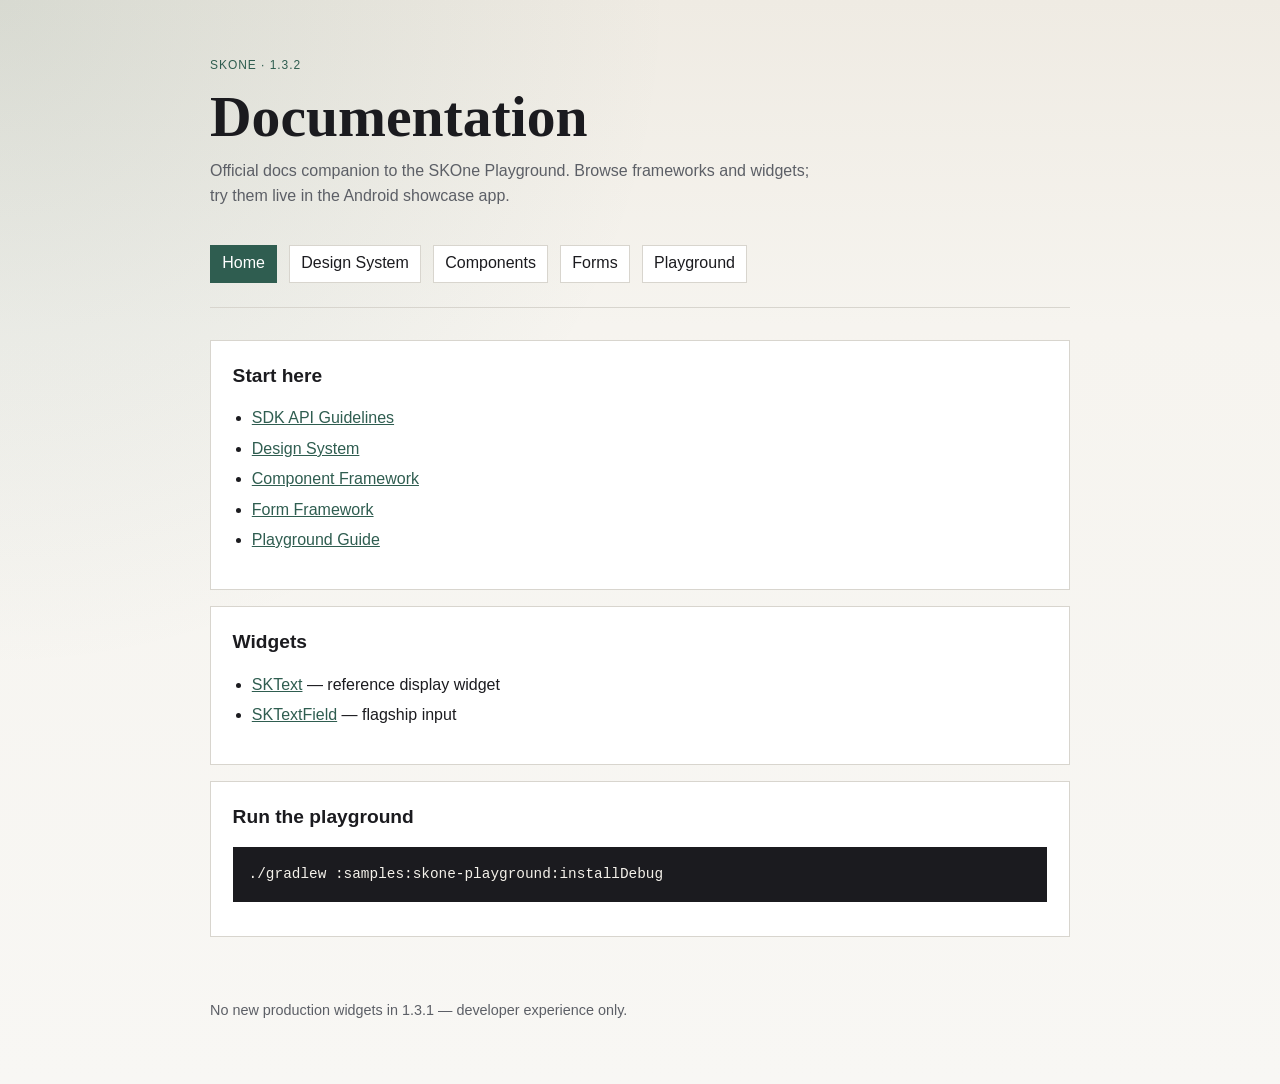
==== docs-site/index.html @ 43b7c6f4 "add ci/cd flow" ====
<!DOCTYPE html>
<html lang="en">
<head>
  <meta charset="utf-8" />
  <meta name="viewport" content="width=device-width, initial-scale=1" />
  <title>SKOne Docs</title>
  <link rel="stylesheet" href="assets/style.css" />
</head>
<body>
  <header class="hero">
    <p class="eyebrow">SKOne · 1.3.2</p>
    <h1>Documentation</h1>
    <p class="lede">Official docs companion to the SKOne Playground. Browse frameworks and widgets; try them live in the Android showcase app.</p>
  </header>
  <nav class="toc">
    <a href="index.html" aria-current="page">Home</a>
    <a href="design-system.html">Design System</a>
    <a href="components.html">Components</a>
    <a href="forms.html">Forms</a>
    <a href="playground.html">Playground</a>
  </nav>
  <main>
    <section>
      <h2>Start here</h2>
      <ul>
        <li><a href="../docs/SDK_API_GUIDELINES.md">SDK API Guidelines</a></li>
        <li><a href="../docs/DESIGN_SYSTEM.md">Design System</a></li>
        <li><a href="../docs/COMPONENT_FRAMEWORK.md">Component Framework</a></li>
        <li><a href="../docs/FORM_FRAMEWORK.md">Form Framework</a></li>
        <li><a href="../docs/PLAYGROUND.md">Playground Guide</a></li>
      </ul>
    </section>
    <section>
      <h2>Widgets</h2>
      <ul>
        <li><a href="../docs/WIDGETS_SKTEXT.md">SKText</a> — reference display widget</li>
        <li><a href="../docs/WIDGETS_SKTEXTFIELD.md">SKTextField</a> — flagship input</li>
      </ul>
    </section>
    <section>
      <h2>Run the playground</h2>
      <pre><code>./gradlew :samples:skone-playground:installDebug</code></pre>
    </section>
  </main>
  <footer>
    <p>No new production widgets in 1.3.1 — developer experience only.</p>
  </footer>
</body>
</html>
---- docs-site/assets/style.css ----
:root {
  --bg: #f6f4ef;
  --ink: #1b1b1f;
  --muted: #5c5f66;
  --accent: #2f5d50;
  --card: #ffffff;
  --line: #d8d5ce;
  --mono: "IBM Plex Mono", ui-monospace, monospace;
  --sans: "Source Sans 3", "Segoe UI", sans-serif;
  --display: "Fraunces", Georgia, serif;
}

* { box-sizing: border-box; }
body {
  margin: 0;
  font-family: var(--sans);
  color: var(--ink);
  background:
    radial-gradient(circle at top left, rgba(47, 93, 80, 0.12), transparent 40%),
    linear-gradient(180deg, #efebe3 0%, var(--bg) 30%, #f8f7f4 100%);
  line-height: 1.55;
}
.hero, main, footer, .toc {
  width: min(860px, calc(100% - 2rem));
  margin-inline: auto;
}
.hero { padding: 3.5rem 0 1.5rem; }
.eyebrow {
  letter-spacing: 0.08em;
  text-transform: uppercase;
  font-size: 0.75rem;
  color: var(--accent);
  margin: 0 0 0.75rem;
}
h1 {
  font-family: var(--display);
  font-weight: 560;
  font-size: clamp(2.4rem, 6vw, 3.6rem);
  line-height: 1.05;
  margin: 0 0 0.75rem;
}
.lede { max-width: 38rem; color: var(--muted); margin: 0; }
.toc {
  display: flex;
  flex-wrap: wrap;
  gap: 0.75rem;
  padding: 0.75rem 0 1.5rem;
  border-bottom: 1px solid var(--line);
  margin-bottom: 2rem;
}
.toc a {
  color: var(--ink);
  text-decoration: none;
  padding: 0.35rem 0.7rem;
  border: 1px solid var(--line);
  background: var(--card);
}
.toc a[aria-current="page"] {
  background: var(--accent);
  color: white;
  border-color: var(--accent);
}
section {
  background: var(--card);
  border: 1px solid var(--line);
  padding: 1.25rem 1.35rem;
  margin-bottom: 1rem;
}
h2 { margin-top: 0; font-size: 1.2rem; }
a { color: var(--accent); }
pre {
  background: #1b1b1f;
  color: #f4f1ea;
  padding: 1rem;
  overflow: auto;
  font-family: var(--mono);
  font-size: 0.9rem;
}
footer {
  padding: 2rem 0 3rem;
  color: var(--muted);
  font-size: 0.9rem;
}
ul { padding-left: 1.2rem; }
li { margin: 0.35rem 0; }
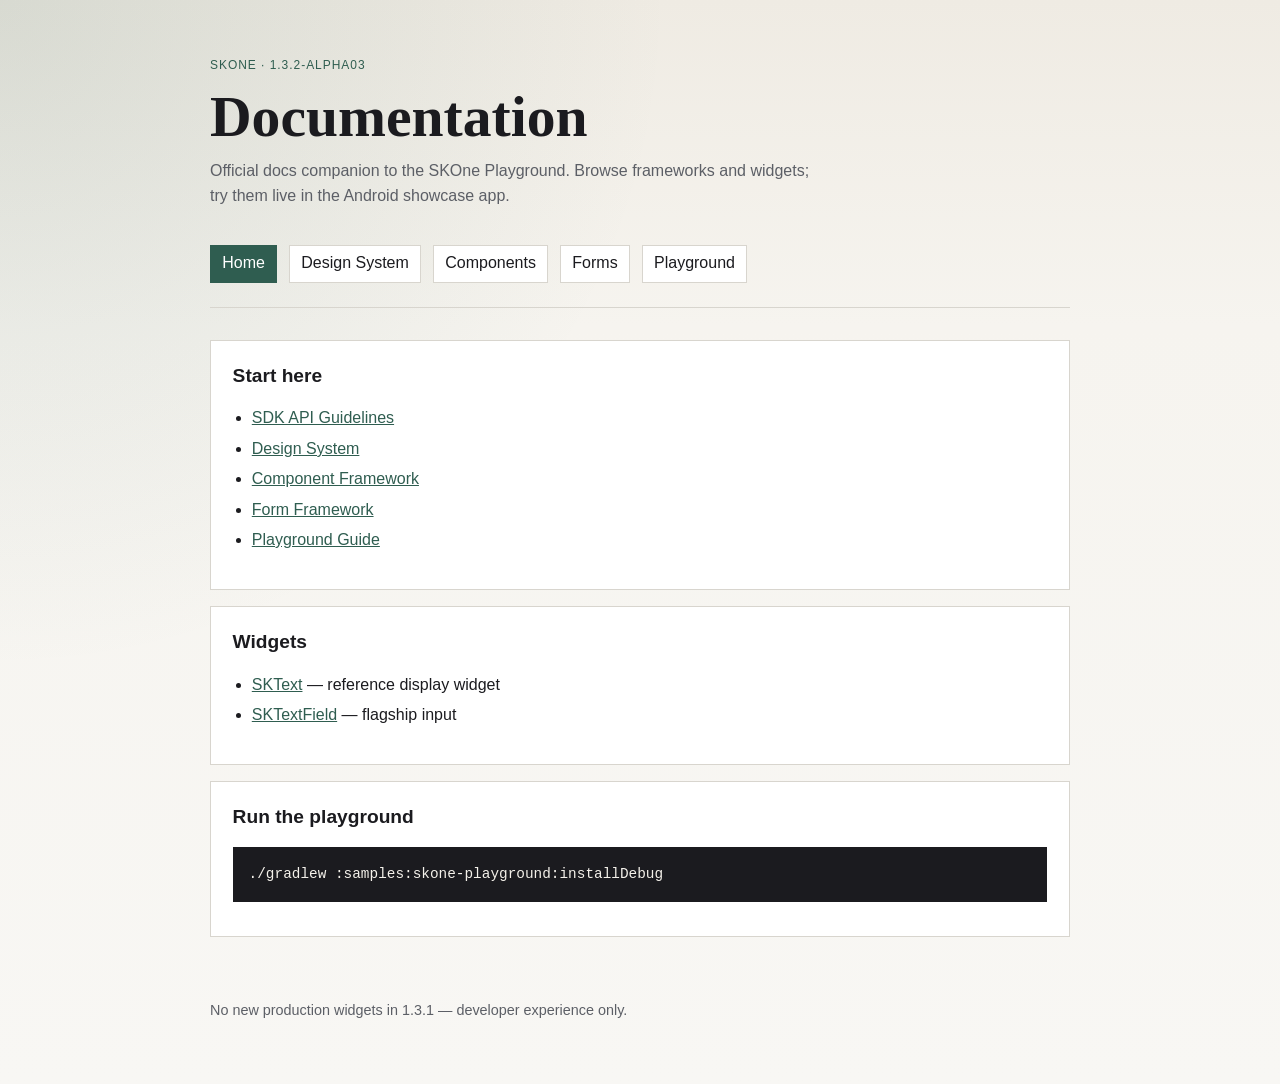
==== commit 4105699d: "release: prepare SKOne 1.3.2-alpha03" ====
--- a/docs-site/index.html
+++ b/docs-site/index.html
@@ -8,7 +8,7 @@
 </head>
 <body>
   <header class="hero">
-    <p class="eyebrow">SKOne · 1.3.2</p>
+    <p class="eyebrow">SKOne · 1.3.2-alpha03</p>
     <h1>Documentation</h1>
     <p class="lede">Official docs companion to the SKOne Playground. Browse frameworks and widgets; try them live in the Android showcase app.</p>
   </header>
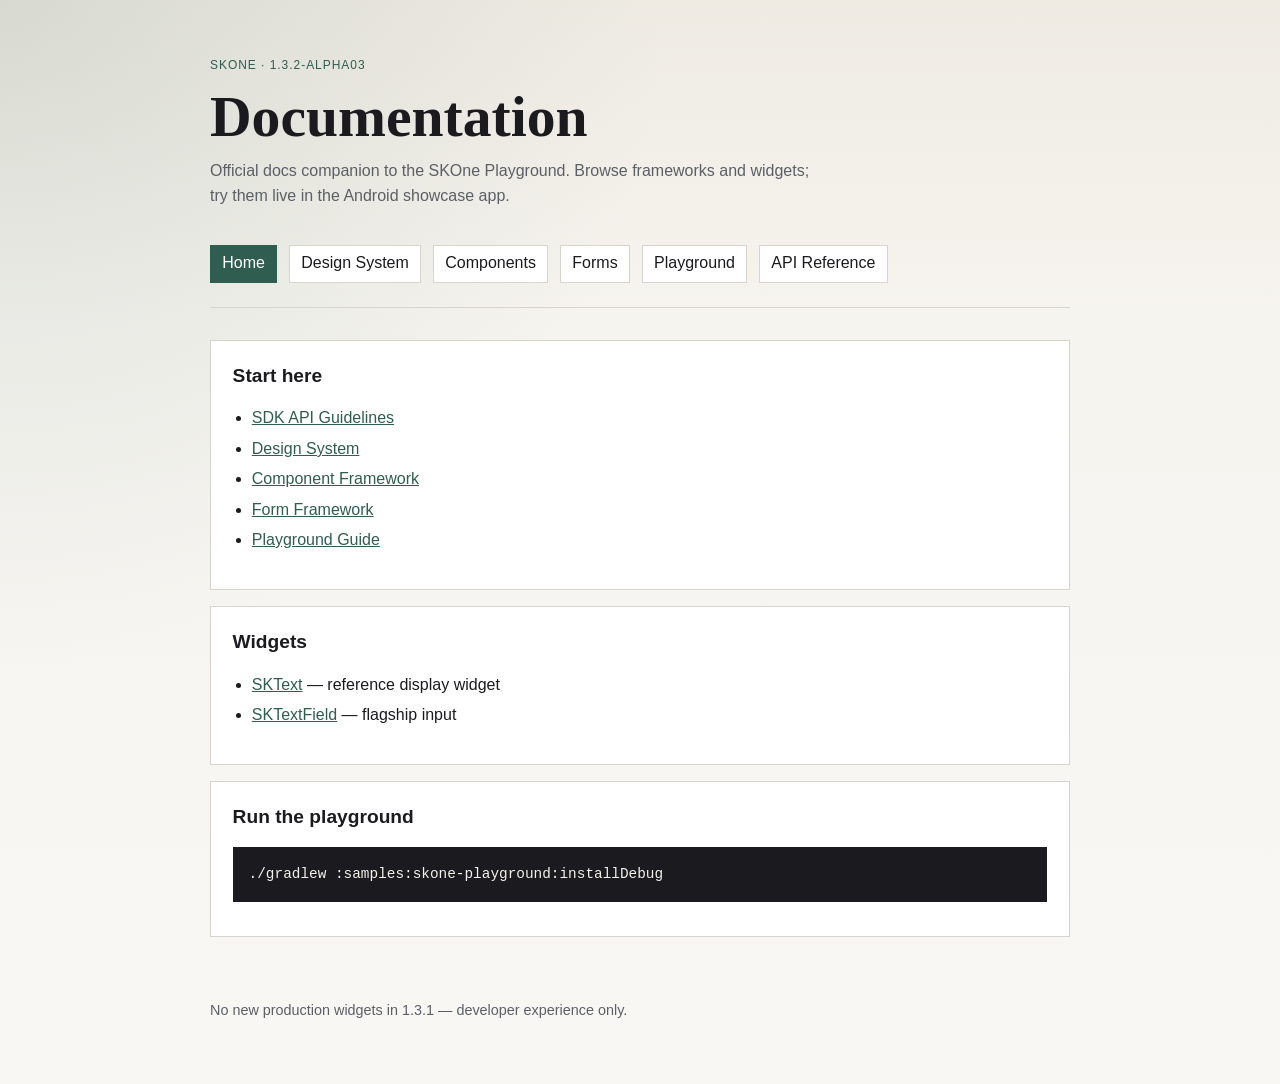
==== commit 3027779d: "docs: add hosted Dokka API reference" ====
--- a/docs-site/index.html
+++ b/docs-site/index.html
@@ -18,6 +18,7 @@
     <a href="components.html">Components</a>
     <a href="forms.html">Forms</a>
     <a href="playground.html">Playground</a>
+    <a href="api/index.html">API Reference</a>
   </nav>
   <main>
     <section>
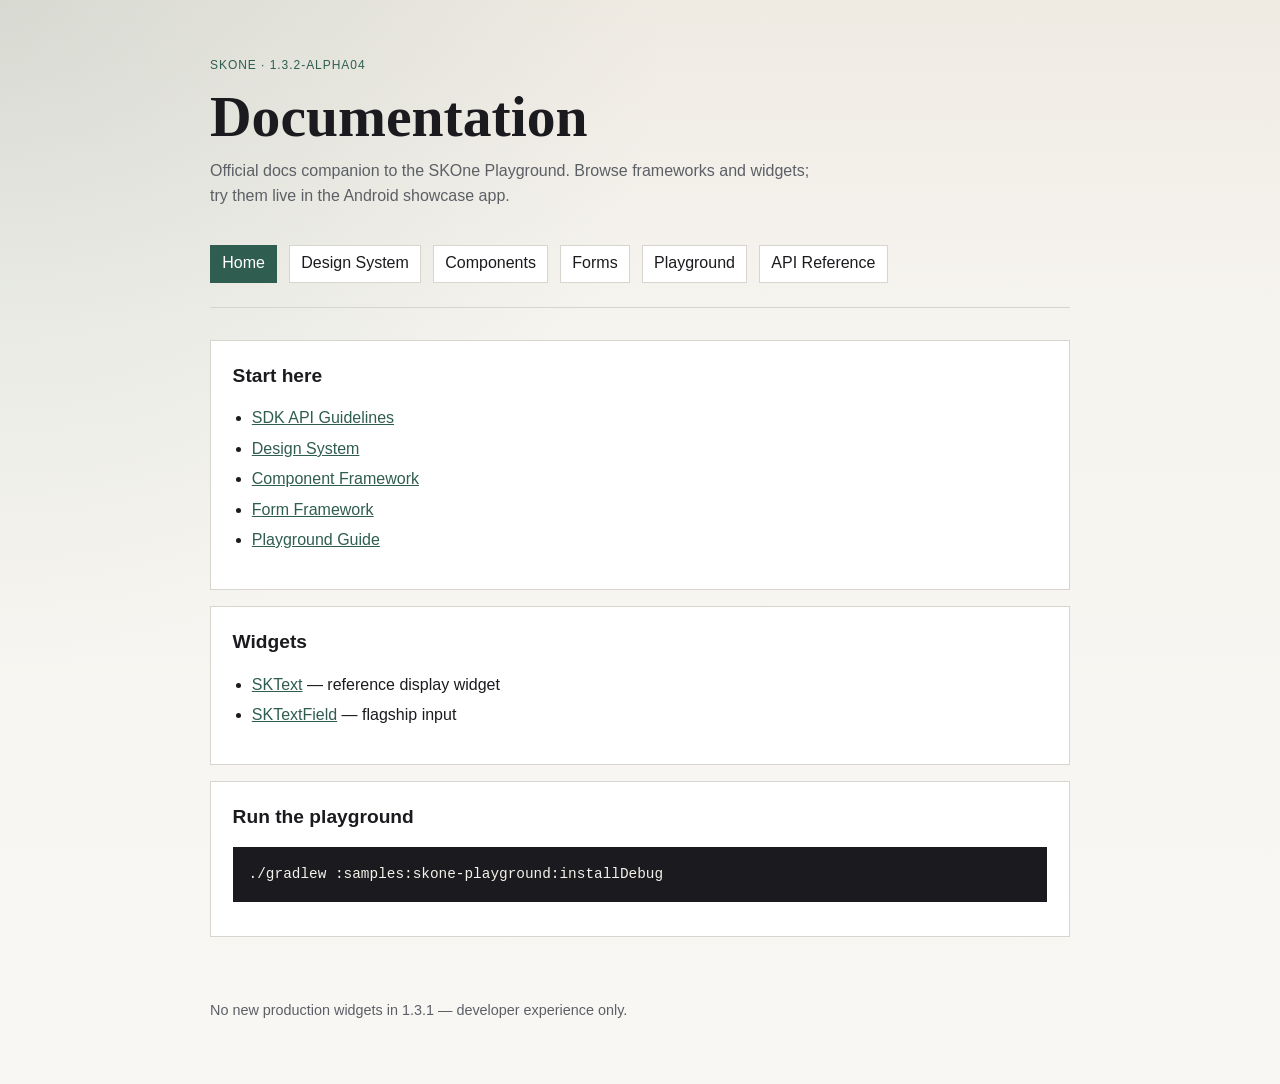
==== commit c2972819: "release: prepare SKOne 1.3.2-alpha04 Co-authored-by: Cursor <cursoragent@cursor.com>" ====
--- a/docs-site/index.html
+++ b/docs-site/index.html
@@ -8,7 +8,7 @@
 </head>
 <body>
   <header class="hero">
-    <p class="eyebrow">SKOne · 1.3.2-alpha03</p>
+    <p class="eyebrow">SKOne · 1.3.2-alpha04</p>
     <h1>Documentation</h1>
     <p class="lede">Official docs companion to the SKOne Playground. Browse frameworks and widgets; try them live in the Android showcase app.</p>
   </header>
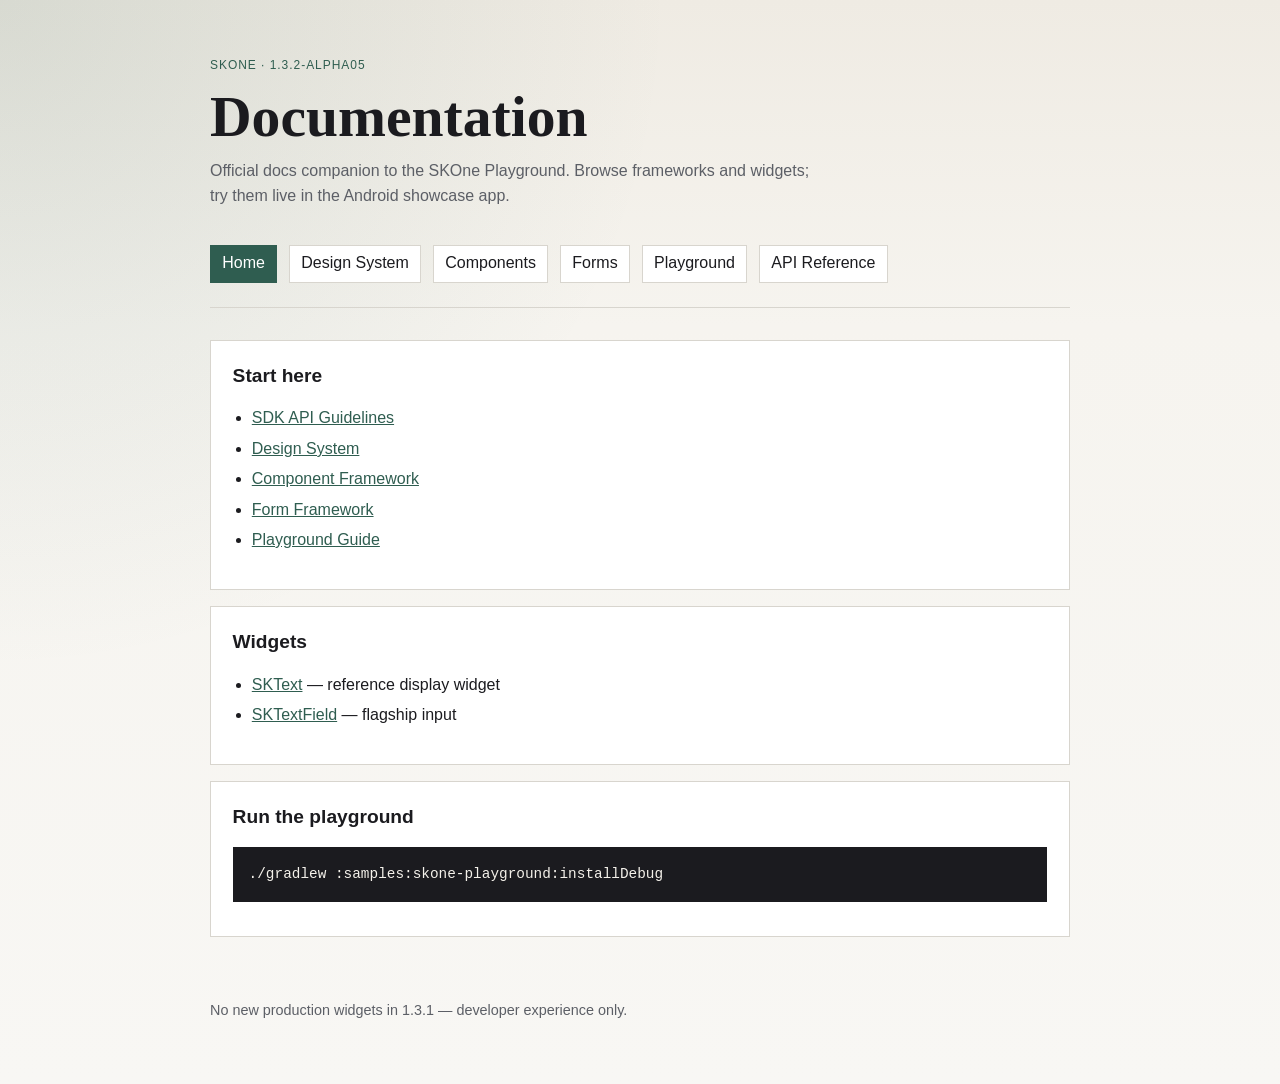
==== commit d6106d0d: "docs: close out SKOne 1.3.2-alpha05 release" ====
--- a/docs-site/index.html
+++ b/docs-site/index.html
@@ -8,7 +8,7 @@
 </head>
 <body>
   <header class="hero">
-    <p class="eyebrow">SKOne · 1.3.2-alpha04</p>
+    <p class="eyebrow">SKOne · 1.3.2-alpha05</p>
     <h1>Documentation</h1>
     <p class="lede">Official docs companion to the SKOne Playground. Browse frameworks and widgets; try them live in the Android showcase app.</p>
   </header>
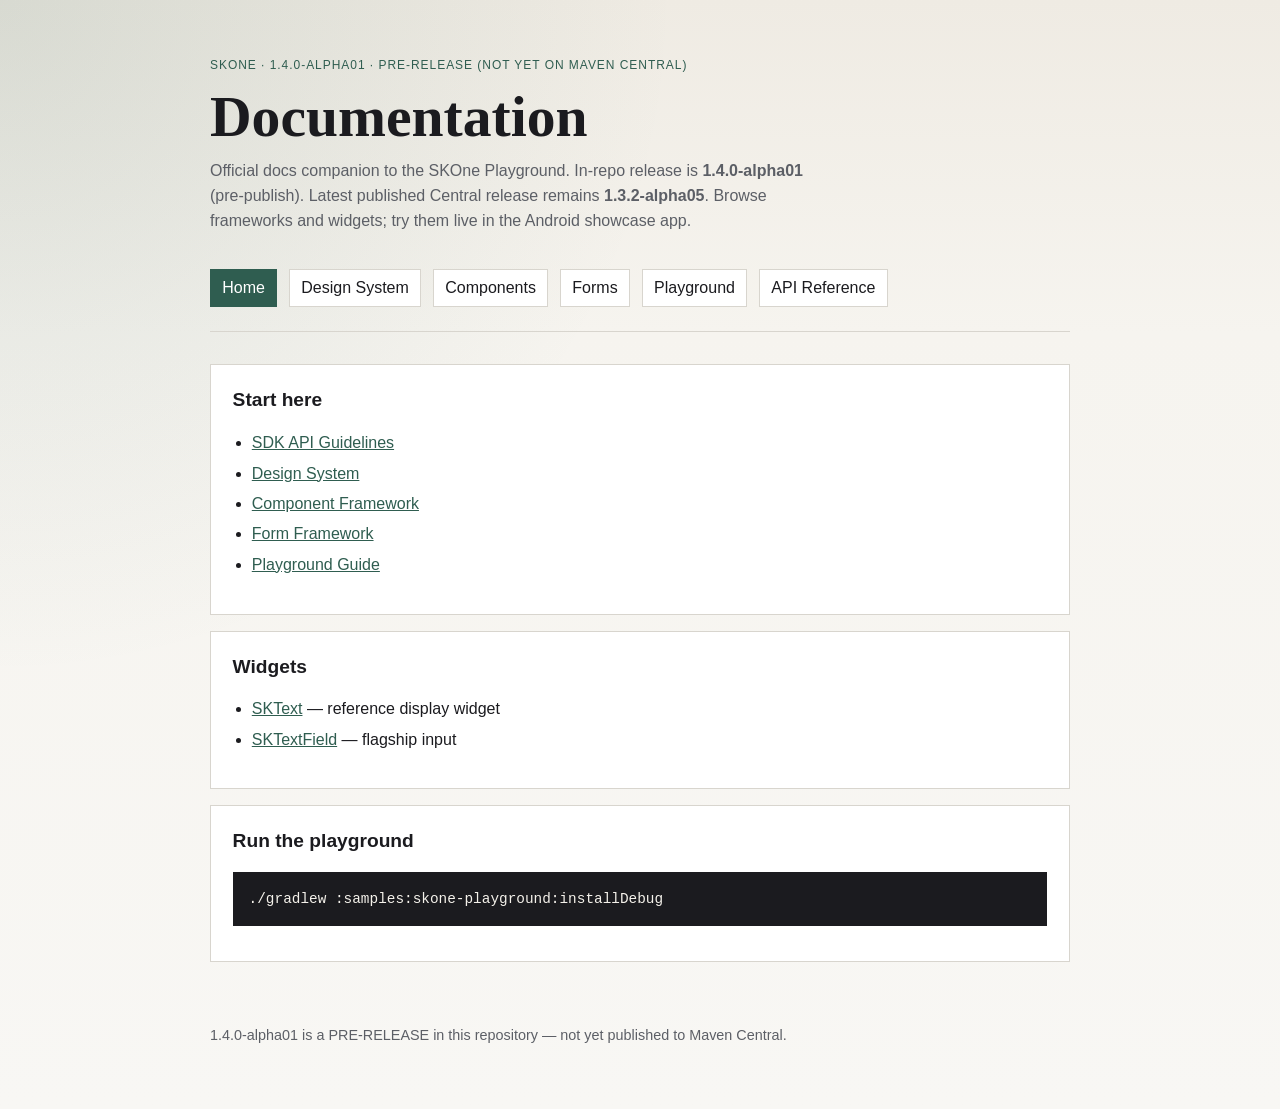
==== commit 4dbe97df: "release: prepare SKOne 1.4.0-alpha01" ====
--- a/docs-site/index.html
+++ b/docs-site/index.html
@@ -8,9 +8,9 @@
 </head>
 <body>
   <header class="hero">
-    <p class="eyebrow">SKOne · 1.3.2-alpha05</p>
+    <p class="eyebrow">SKOne · 1.4.0-alpha01 · PRE-RELEASE (not yet on Maven Central)</p>
     <h1>Documentation</h1>
-    <p class="lede">Official docs companion to the SKOne Playground. Browse frameworks and widgets; try them live in the Android showcase app.</p>
+    <p class="lede">Official docs companion to the SKOne Playground. In-repo release is <strong>1.4.0-alpha01</strong> (pre-publish). Latest published Central release remains <strong>1.3.2-alpha05</strong>. Browse frameworks and widgets; try them live in the Android showcase app.</p>
   </header>
   <nav class="toc">
     <a href="index.html" aria-current="page">Home</a>
@@ -44,7 +44,7 @@
     </section>
   </main>
   <footer>
-    <p>No new production widgets in 1.3.1 — developer experience only.</p>
+    <p>1.4.0-alpha01 is a PRE-RELEASE in this repository — not yet published to Maven Central.</p>
   </footer>
 </body>
 </html>
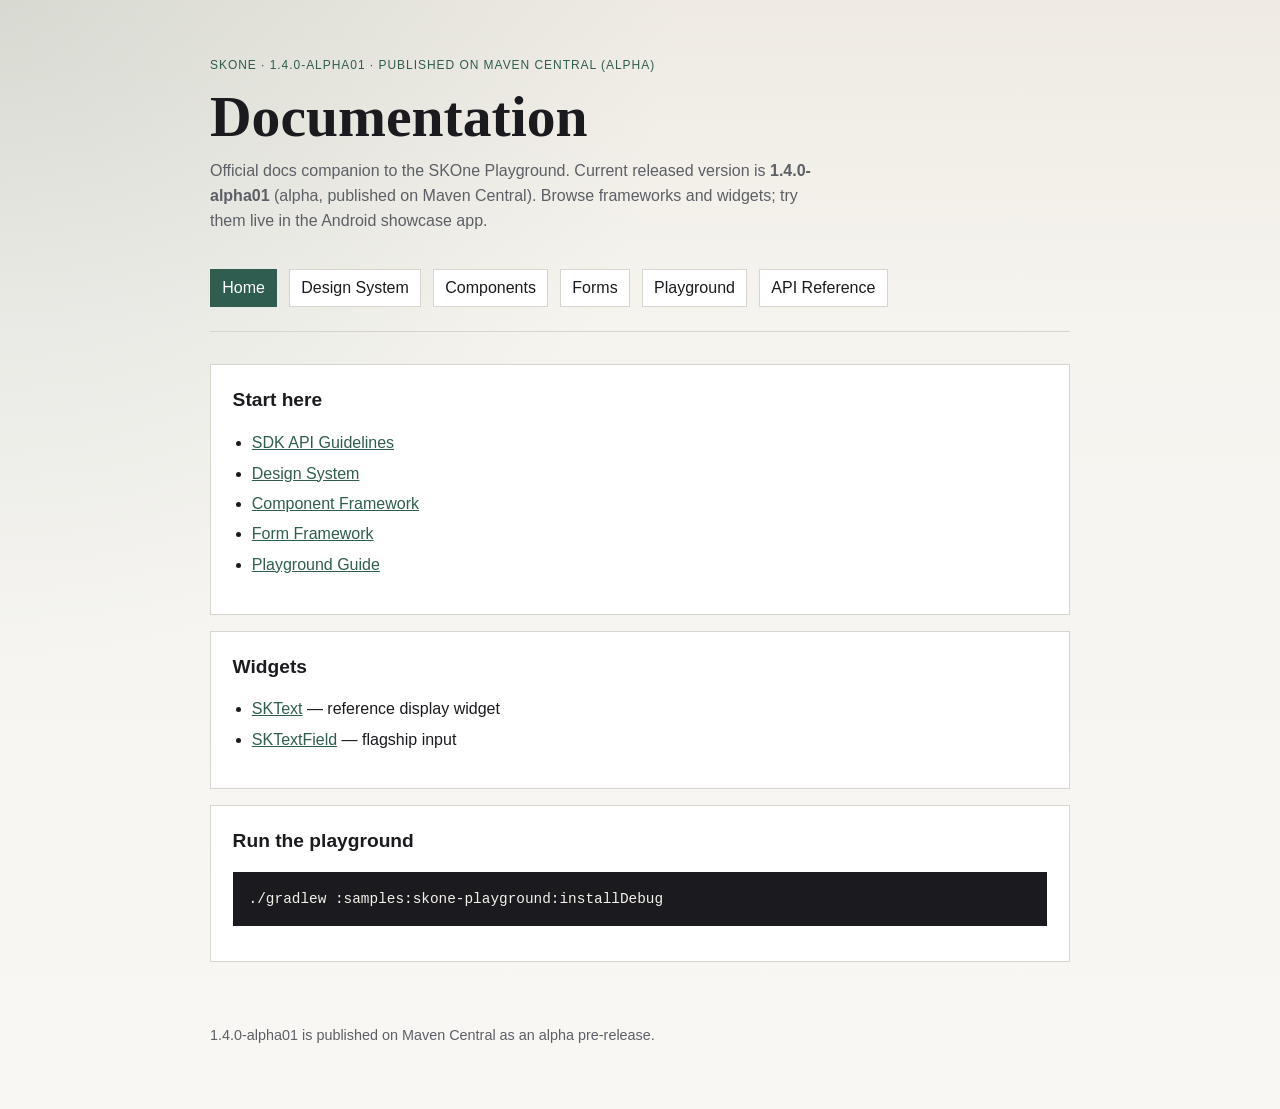
==== commit 3110e688: "docs: finalize 1.4.0-alpha01 release Co-authored-by: Cursor <cursoragent@cursor.com>" ====
--- a/docs-site/index.html
+++ b/docs-site/index.html
@@ -8,9 +8,9 @@
 </head>
 <body>
   <header class="hero">
-    <p class="eyebrow">SKOne · 1.4.0-alpha01 · PRE-RELEASE (not yet on Maven Central)</p>
+    <p class="eyebrow">SKOne · 1.4.0-alpha01 · published on Maven Central (alpha)</p>
     <h1>Documentation</h1>
-    <p class="lede">Official docs companion to the SKOne Playground. In-repo release is <strong>1.4.0-alpha01</strong> (pre-publish). Latest published Central release remains <strong>1.3.2-alpha05</strong>. Browse frameworks and widgets; try them live in the Android showcase app.</p>
+    <p class="lede">Official docs companion to the SKOne Playground. Current released version is <strong>1.4.0-alpha01</strong> (alpha, published on Maven Central). Browse frameworks and widgets; try them live in the Android showcase app.</p>
   </header>
   <nav class="toc">
     <a href="index.html" aria-current="page">Home</a>
@@ -44,7 +44,7 @@
     </section>
   </main>
   <footer>
-    <p>1.4.0-alpha01 is a PRE-RELEASE in this repository — not yet published to Maven Central.</p>
+    <p>1.4.0-alpha01 is published on Maven Central as an alpha pre-release.</p>
   </footer>
 </body>
 </html>
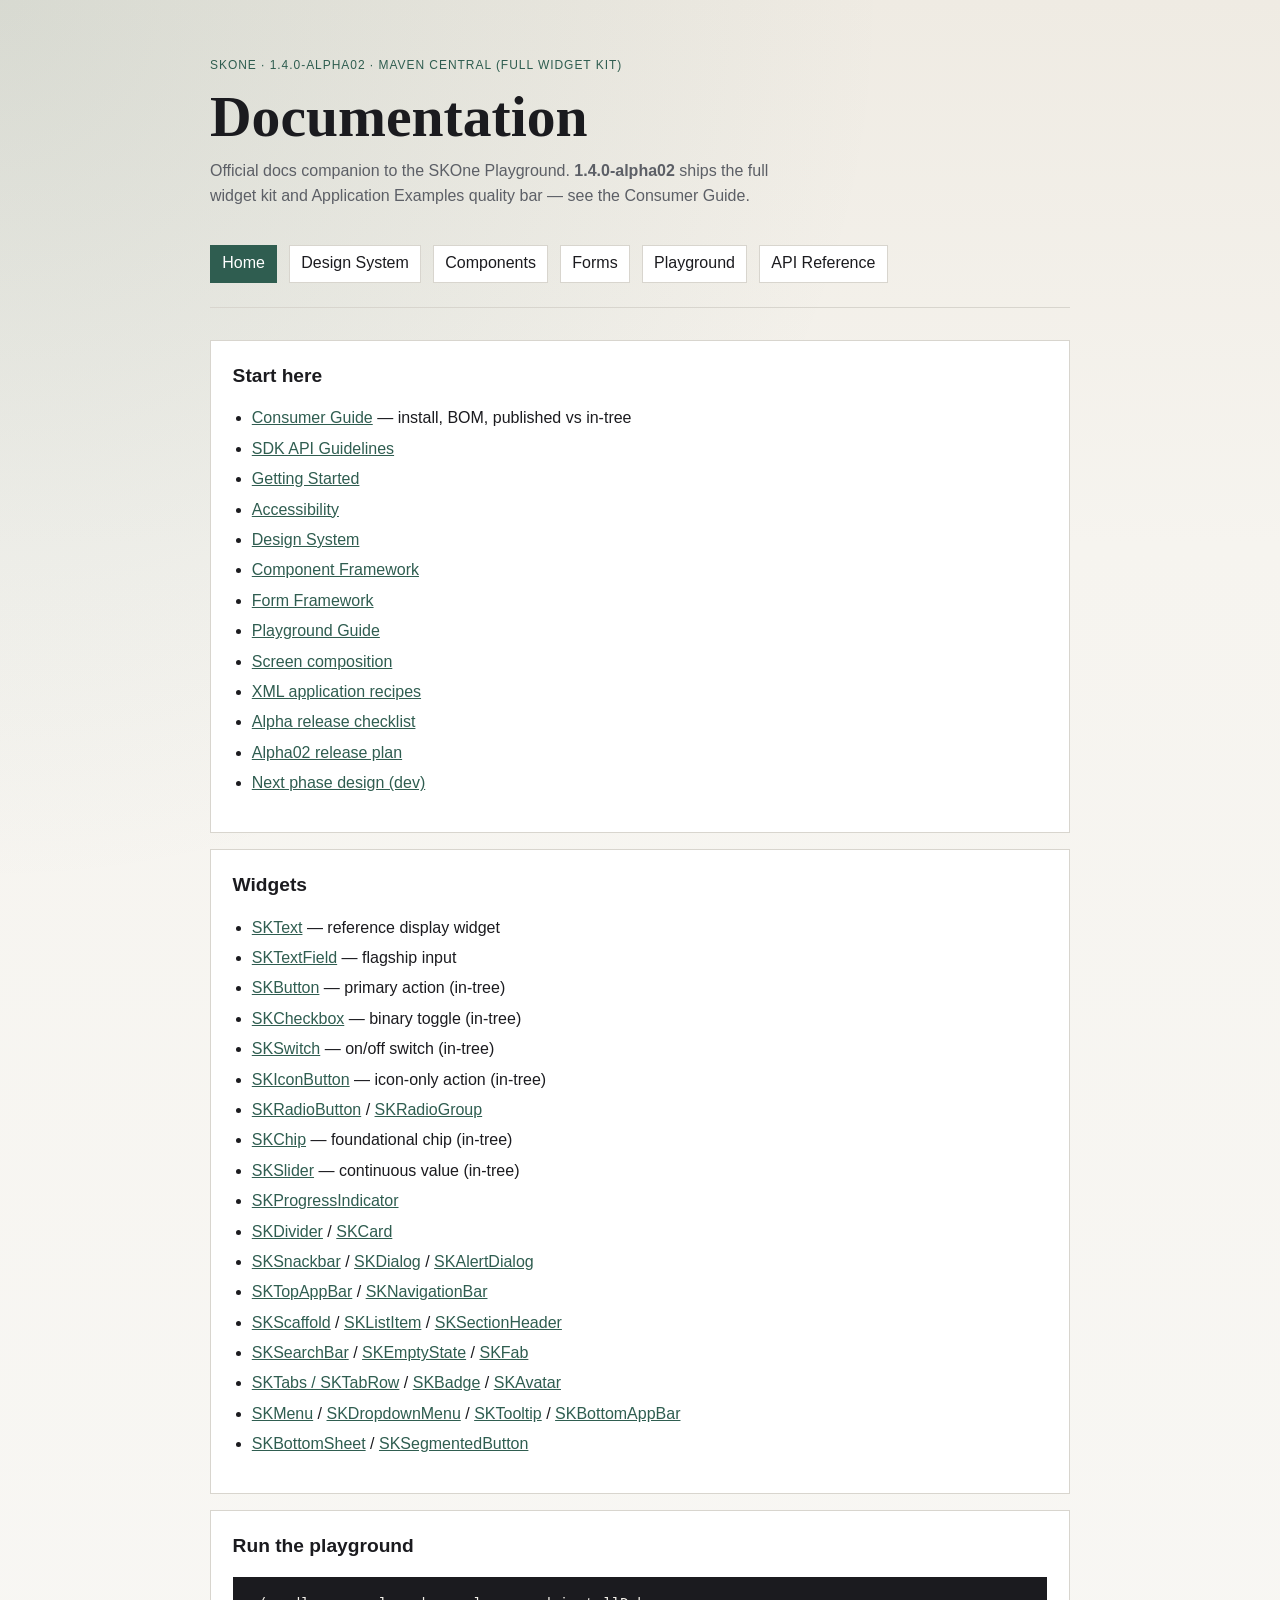
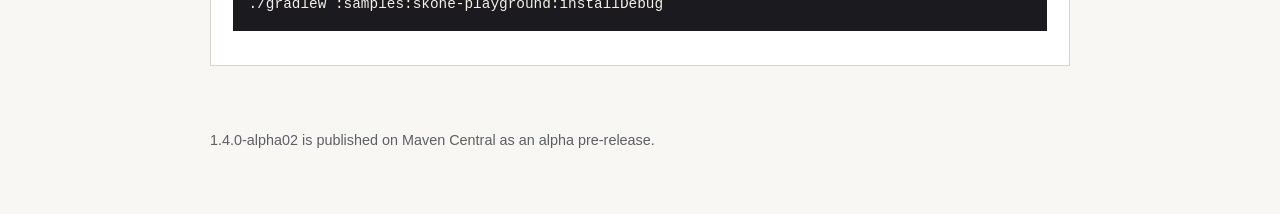
==== commit 1f8cd25a: "Release SKOne 1.4.0-alpha02 Co-authored-by: Cursor <cursoragent@cursor.com>" ====
--- a/docs-site/index.html
+++ b/docs-site/index.html
@@ -8,9 +8,9 @@
 </head>
 <body>
   <header class="hero">
-    <p class="eyebrow">SKOne · 1.4.0-alpha01 · published on Maven Central (alpha)</p>
+    <p class="eyebrow">SKOne · 1.4.0-alpha02 · Maven Central (full widget kit)</p>
     <h1>Documentation</h1>
-    <p class="lede">Official docs companion to the SKOne Playground. Current released version is <strong>1.4.0-alpha01</strong> (alpha, published on Maven Central). Browse frameworks and widgets; try them live in the Android showcase app.</p>
+    <p class="lede">Official docs companion to the SKOne Playground. <strong>1.4.0-alpha02</strong> ships the full widget kit and Application Examples quality bar — see the Consumer Guide.</p>
   </header>
   <nav class="toc">
     <a href="index.html" aria-current="page">Home</a>
@@ -24,11 +24,19 @@
     <section>
       <h2>Start here</h2>
       <ul>
+        <li><a href="../docs/CONSUMER_GUIDE.md">Consumer Guide</a> — install, BOM, published vs in-tree</li>
         <li><a href="../docs/SDK_API_GUIDELINES.md">SDK API Guidelines</a></li>
+        <li><a href="../docs/GETTING_STARTED.md">Getting Started</a></li>
+        <li><a href="../docs/ACCESSIBILITY.md">Accessibility</a></li>
         <li><a href="../docs/DESIGN_SYSTEM.md">Design System</a></li>
         <li><a href="../docs/COMPONENT_FRAMEWORK.md">Component Framework</a></li>
         <li><a href="../docs/FORM_FRAMEWORK.md">Form Framework</a></li>
         <li><a href="../docs/PLAYGROUND.md">Playground Guide</a></li>
+        <li><a href="../docs/architecture/SCREEN_COMPOSITION.md">Screen composition</a></li>
+        <li><a href="../docs/architecture/XML_APPLICATION_RECIPES.md">XML application recipes</a></li>
+        <li><a href="../docs/release/ALPHA_RELEASE_CHECKLIST.md">Alpha release checklist</a></li>
+        <li><a href="../docs/release/ALPHA02_RELEASE_PLAN.md">Alpha02 release plan</a></li>
+        <li><a href="../docs/architecture/NEXT_PHASE_DESIGN.md">Next phase design (dev)</a></li>
       </ul>
     </section>
     <section>
@@ -36,6 +44,22 @@
       <ul>
         <li><a href="../docs/WIDGETS_SKTEXT.md">SKText</a> — reference display widget</li>
         <li><a href="../docs/WIDGETS_SKTEXTFIELD.md">SKTextField</a> — flagship input</li>
+        <li><a href="../docs/WIDGETS_SKBUTTON.md">SKButton</a> — primary action (in-tree)</li>
+        <li><a href="../docs/WIDGETS_SKCHECKBOX.md">SKCheckbox</a> — binary toggle (in-tree)</li>
+        <li><a href="../docs/WIDGETS_SKSWITCH.md">SKSwitch</a> — on/off switch (in-tree)</li>
+        <li><a href="../docs/WIDGETS_SKICONBUTTON.md">SKIconButton</a> — icon-only action (in-tree)</li>
+        <li><a href="../docs/WIDGETS_SKRADIOBUTTON.md">SKRadioButton</a> / <a href="../docs/WIDGETS_SKRADIOGROUP.md">SKRadioGroup</a></li>
+        <li><a href="../docs/WIDGETS_SKCHIP.md">SKChip</a> — foundational chip (in-tree)</li>
+        <li><a href="../docs/WIDGETS_SKSLIDER.md">SKSlider</a> — continuous value (in-tree)</li>
+        <li><a href="../docs/WIDGETS_SKPROGRESSINDICATOR.md">SKProgressIndicator</a></li>
+        <li><a href="../docs/WIDGETS_SKDIVIDER.md">SKDivider</a> / <a href="../docs/WIDGETS_SKCARD.md">SKCard</a></li>
+        <li><a href="../docs/WIDGETS_SKSNACKBAR.md">SKSnackbar</a> / <a href="../docs/WIDGETS_SKDIALOG.md">SKDialog</a> / <a href="../docs/WIDGETS_SKALERTDIALOG.md">SKAlertDialog</a></li>
+        <li><a href="../docs/WIDGETS_SKTOPAPPBAR.md">SKTopAppBar</a> / <a href="../docs/WIDGETS_SKNAVIGATIONBAR.md">SKNavigationBar</a></li>
+        <li><a href="../docs/WIDGETS_SKSCAFFOLD.md">SKScaffold</a> / <a href="../docs/WIDGETS_SKLISTITEM.md">SKListItem</a> / <a href="../docs/WIDGETS_SKSECTIONHEADER.md">SKSectionHeader</a></li>
+        <li><a href="../docs/WIDGETS_SKSEARCHBAR.md">SKSearchBar</a> / <a href="../docs/WIDGETS_SKEMPTYSTATE.md">SKEmptyState</a> / <a href="../docs/WIDGETS_SKFAB.md">SKFab</a></li>
+        <li><a href="../docs/WIDGETS_SKTABS.md">SKTabs / SKTabRow</a> / <a href="../docs/WIDGETS_SKBADGE.md">SKBadge</a> / <a href="../docs/WIDGETS_SKAVATAR.md">SKAvatar</a></li>
+        <li><a href="../docs/WIDGETS_SKMENU.md">SKMenu</a> / <a href="../docs/WIDGETS_SKDROPDOWNMENU.md">SKDropdownMenu</a> / <a href="../docs/WIDGETS_SKTOOLTIP.md">SKTooltip</a> / <a href="../docs/WIDGETS_SKBOTTOMAPPBAR.md">SKBottomAppBar</a></li>
+        <li><a href="../docs/WIDGETS_SKBOTTOMSHEET.md">SKBottomSheet</a> / <a href="../docs/WIDGETS_SKSEGMENTEDBUTTON.md">SKSegmentedButton</a></li>
       </ul>
     </section>
     <section>
@@ -44,7 +68,7 @@
     </section>
   </main>
   <footer>
-    <p>1.4.0-alpha01 is published on Maven Central as an alpha pre-release.</p>
+    <p>1.4.0-alpha02 is published on Maven Central as an alpha pre-release.</p>
   </footer>
 </body>
 </html>
